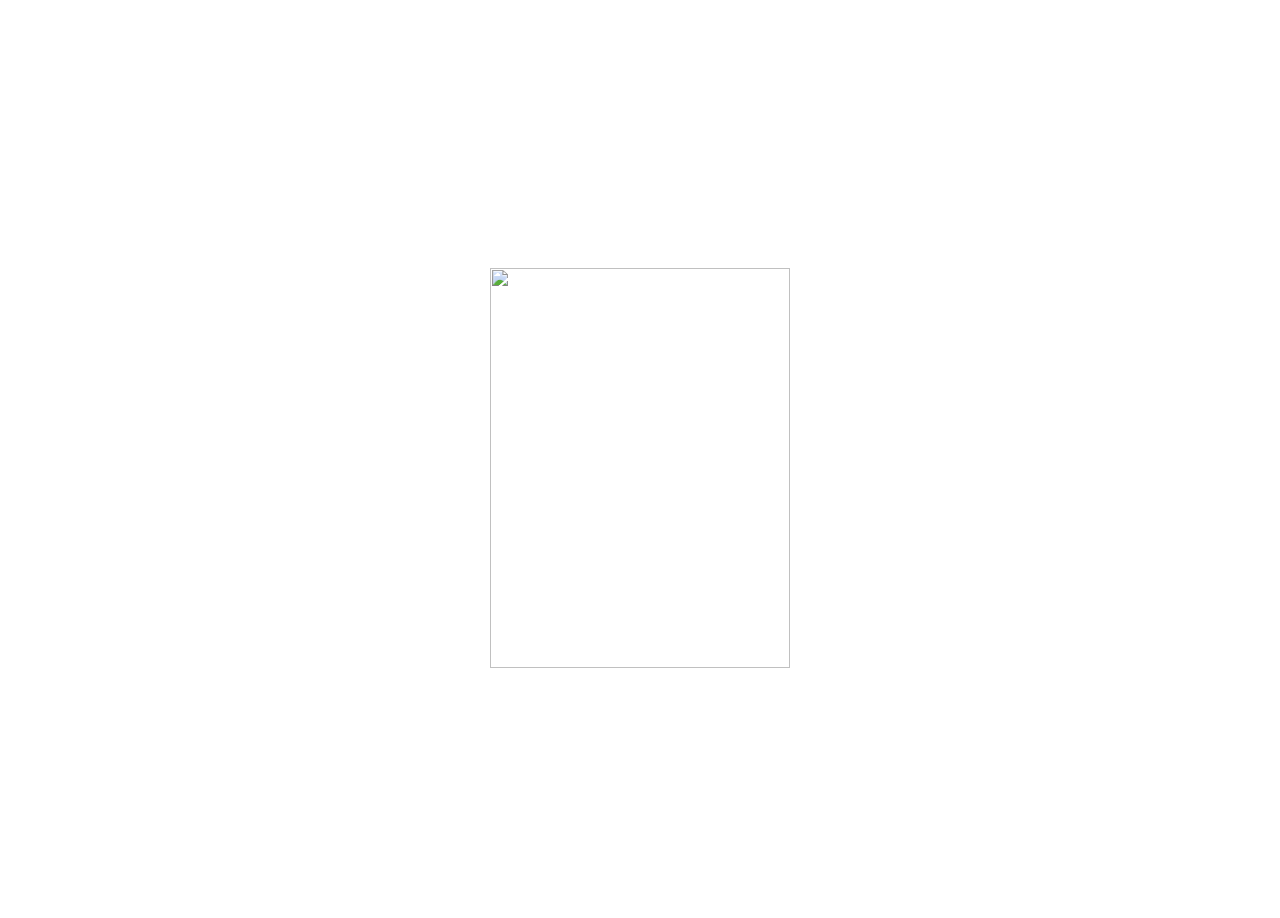
==== about.html @ 782a5747 "Add files via upload" ====
<!DOCTYPE html>
<html lang="en">
<head>
  <meta charset="UTF-8" />
  <title>Scroll Animation</title>
  <link rel="stylesheet" href="cabout.css" />
</head>
<body>
<header class="top-banner">
    <img src="images/all.png" alt="" class="head">
</header>

<section class="about-collage">

  <!-- CENTER IMAGE -->
  <div class="center">
    <img src="images/a1.png" class="main active">
    <img src="images/a2.png" class="main">
    <img src="images/a3.png" class="main">
  </div>

  <!-- SIDE IMAGES -->
  
  <!--<img src="images/ab2.png" class="floating img2">
  <img src="images/ab3.png" class="floating img3">
 
  <img src="images/ab5.png" class="floating img1">
  <img src="images/ab6.png" class="floating img2">
  <img src="images/ab7.png" class="floating img3">-->
 
  


</section>

   
<script>
const images = document.querySelectorAll(".main");
let i = 0;

setInterval(() => {
  images[i].classList.remove("active");

  i = (i + 1) % images.length;

  images[i].classList.add("active");
}, 1000);
</script>
</body>
</html>
---- cabout.css ----
.head { width: 50vh;

}
body {
  margin: 0;
  background: url(images/bg.jpg);
  font-family: sans-serif;
}

.about-collage {
  position: relative;
  height: 100vh;
  overflow: hidden;
}

/* CENTER IMAGE */
.center {
  position: absolute;
  top: 50%;
  left: 50%;
  transform: translate(-50%, -50%);
  width: 300px;
  height: 400px;
}

.main {
  position: absolute;
  width: 100%;
  height: 100%;
  object-fit: cover;

  opacity: 0;
  transition: opacity 0.6s ease;
}

.main.active {
  opacity: 1;
}

/* FLOATING IMAGES */
.floating {
  position: absolute;
  width: 120px;
  transition: transform 0.3s ease;
  cursor: pointer;
}

/* RANDOM POSITIONS */
.img1 { top: 10%; left: 10%; }
.img2 { top: 20%; right: 15%; }
.img3 { bottom: 15%; left: 20%; }
.img4 { bottom: 10%; right: 10%; }

/* HOVER EFFECT */
.floating:hover {
  transform: scale(1.1) rotate(2deg);
}
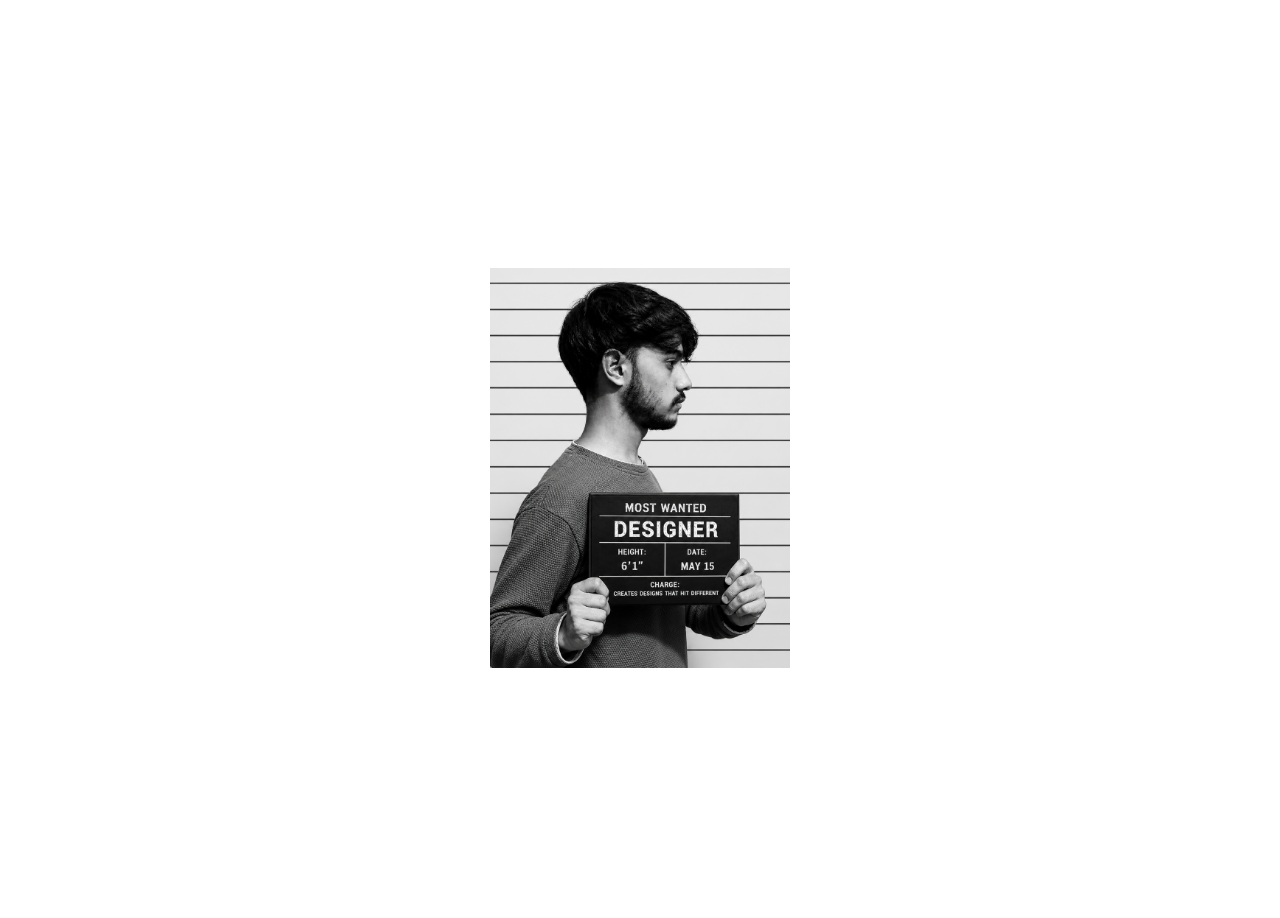
==== commit b9fedba3: "Update about.html" ====
--- a/about.html
+++ b/about.html
@@ -14,9 +14,9 @@
 
   <!-- CENTER IMAGE -->
   <div class="center">
-    <img src="images/a1.png" class="main active">
-    <img src="images/a2.png" class="main">
-    <img src="images/a3.png" class="main">
+    <img src="a1.png" class="main active">
+    <img src="a2.png" class="main">
+    <img src="a3.png" class="main">
   </div>
 
   <!-- SIDE IMAGES -->
@@ -47,4 +47,4 @@
 }, 1000);
 </script>
 </body>
-</html>+</html>
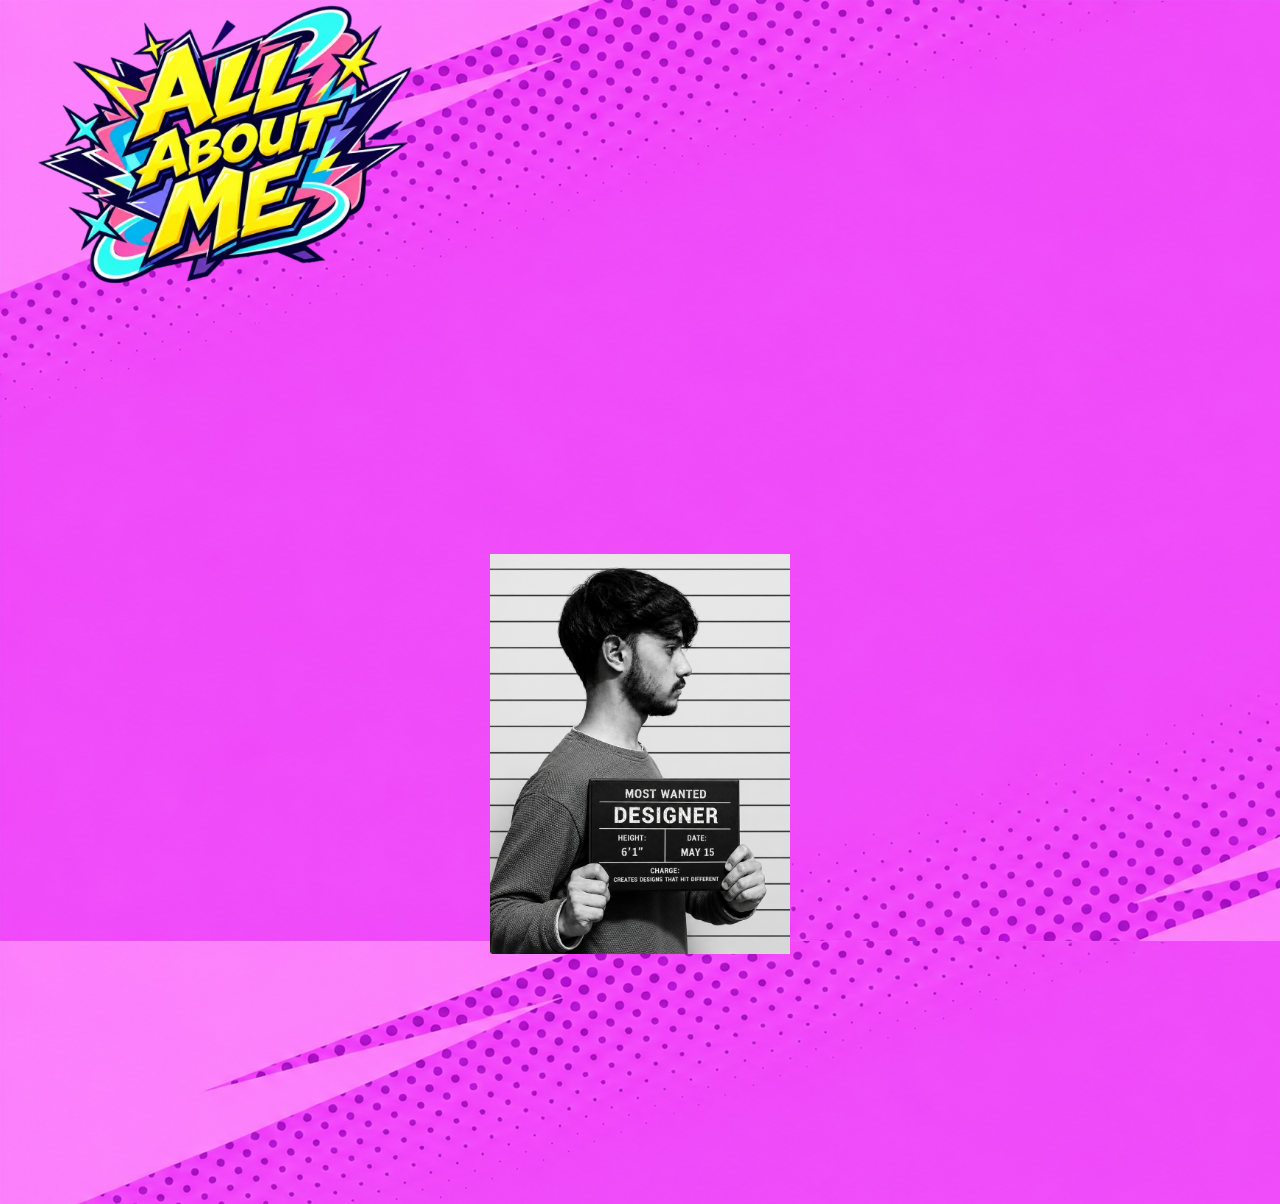
==== commit f3d92bee: "Update about.html" ====
--- a/about.html
+++ b/about.html
@@ -7,7 +7,7 @@
 </head>
 <body>
 <header class="top-banner">
-    <img src="images/all.png" alt="" class="head">
+    <img src="all.png" alt="" class="head">
 </header>
 
 <section class="about-collage">
